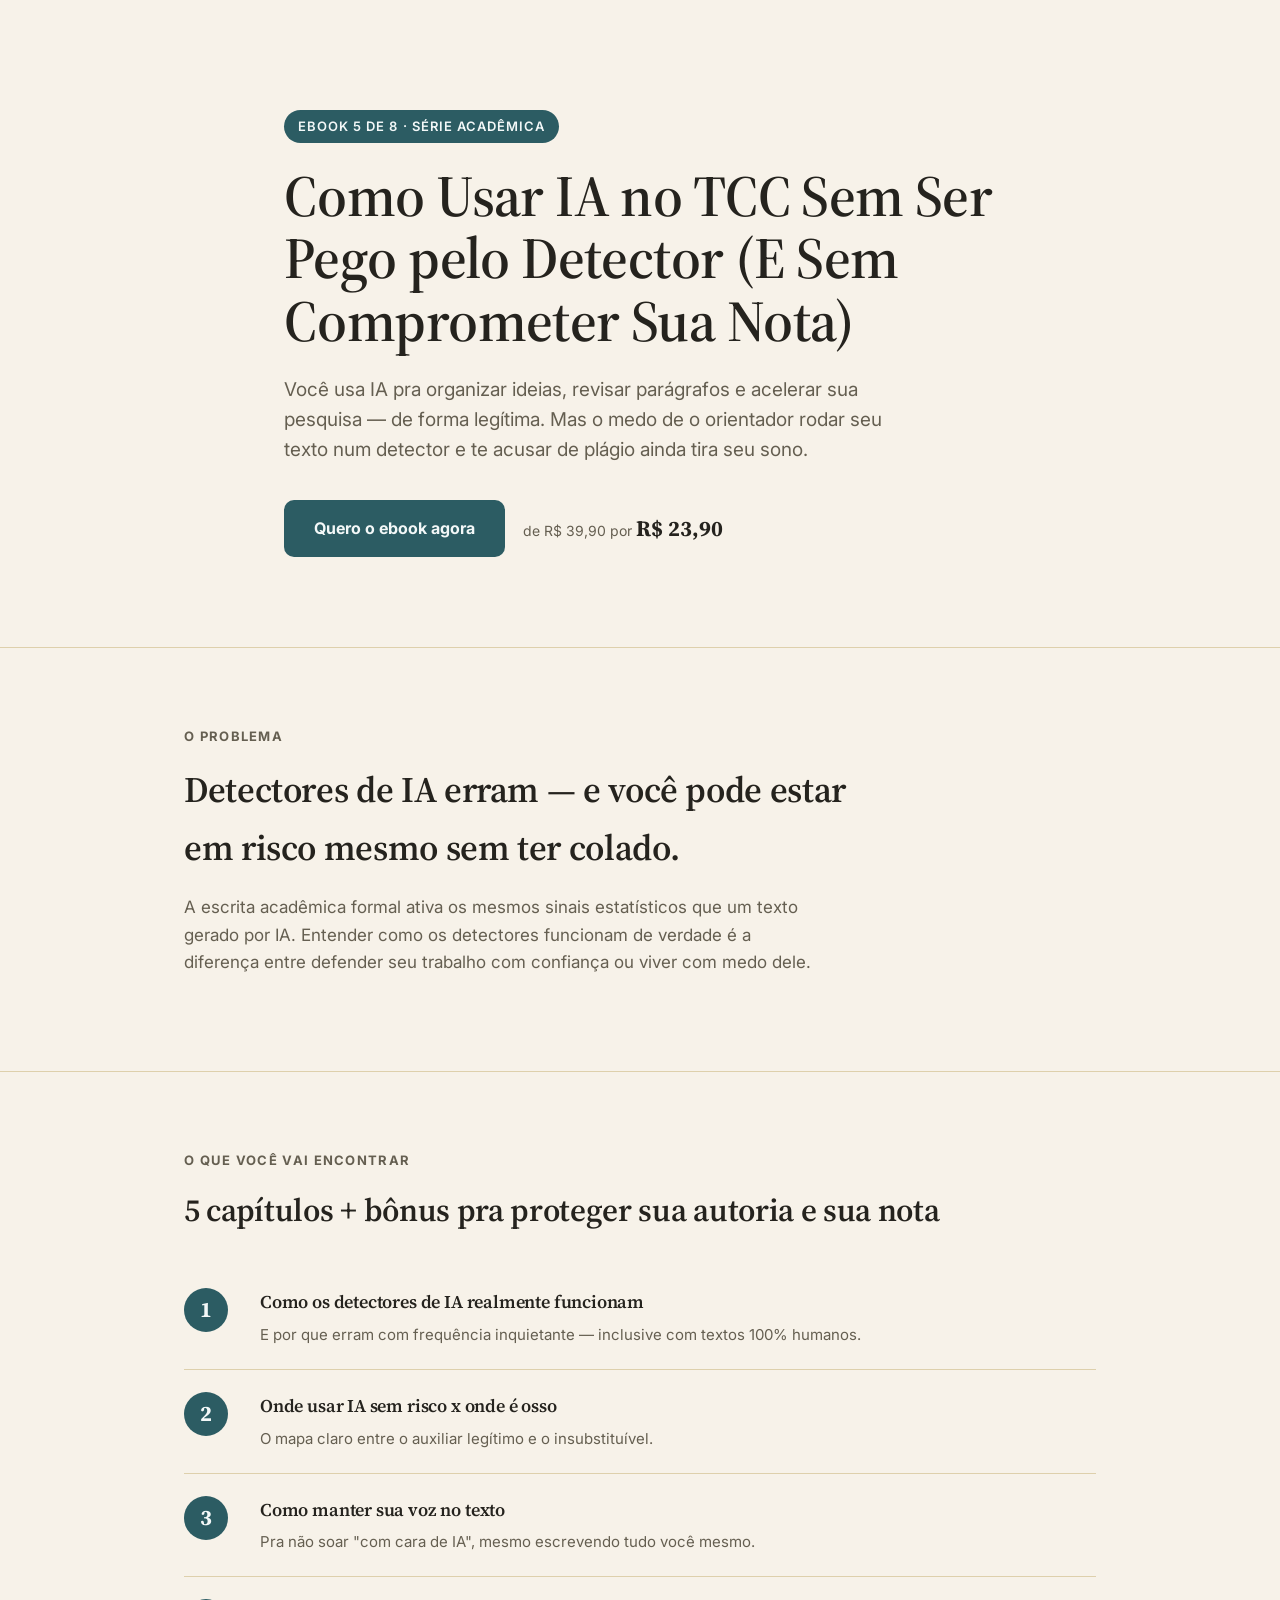
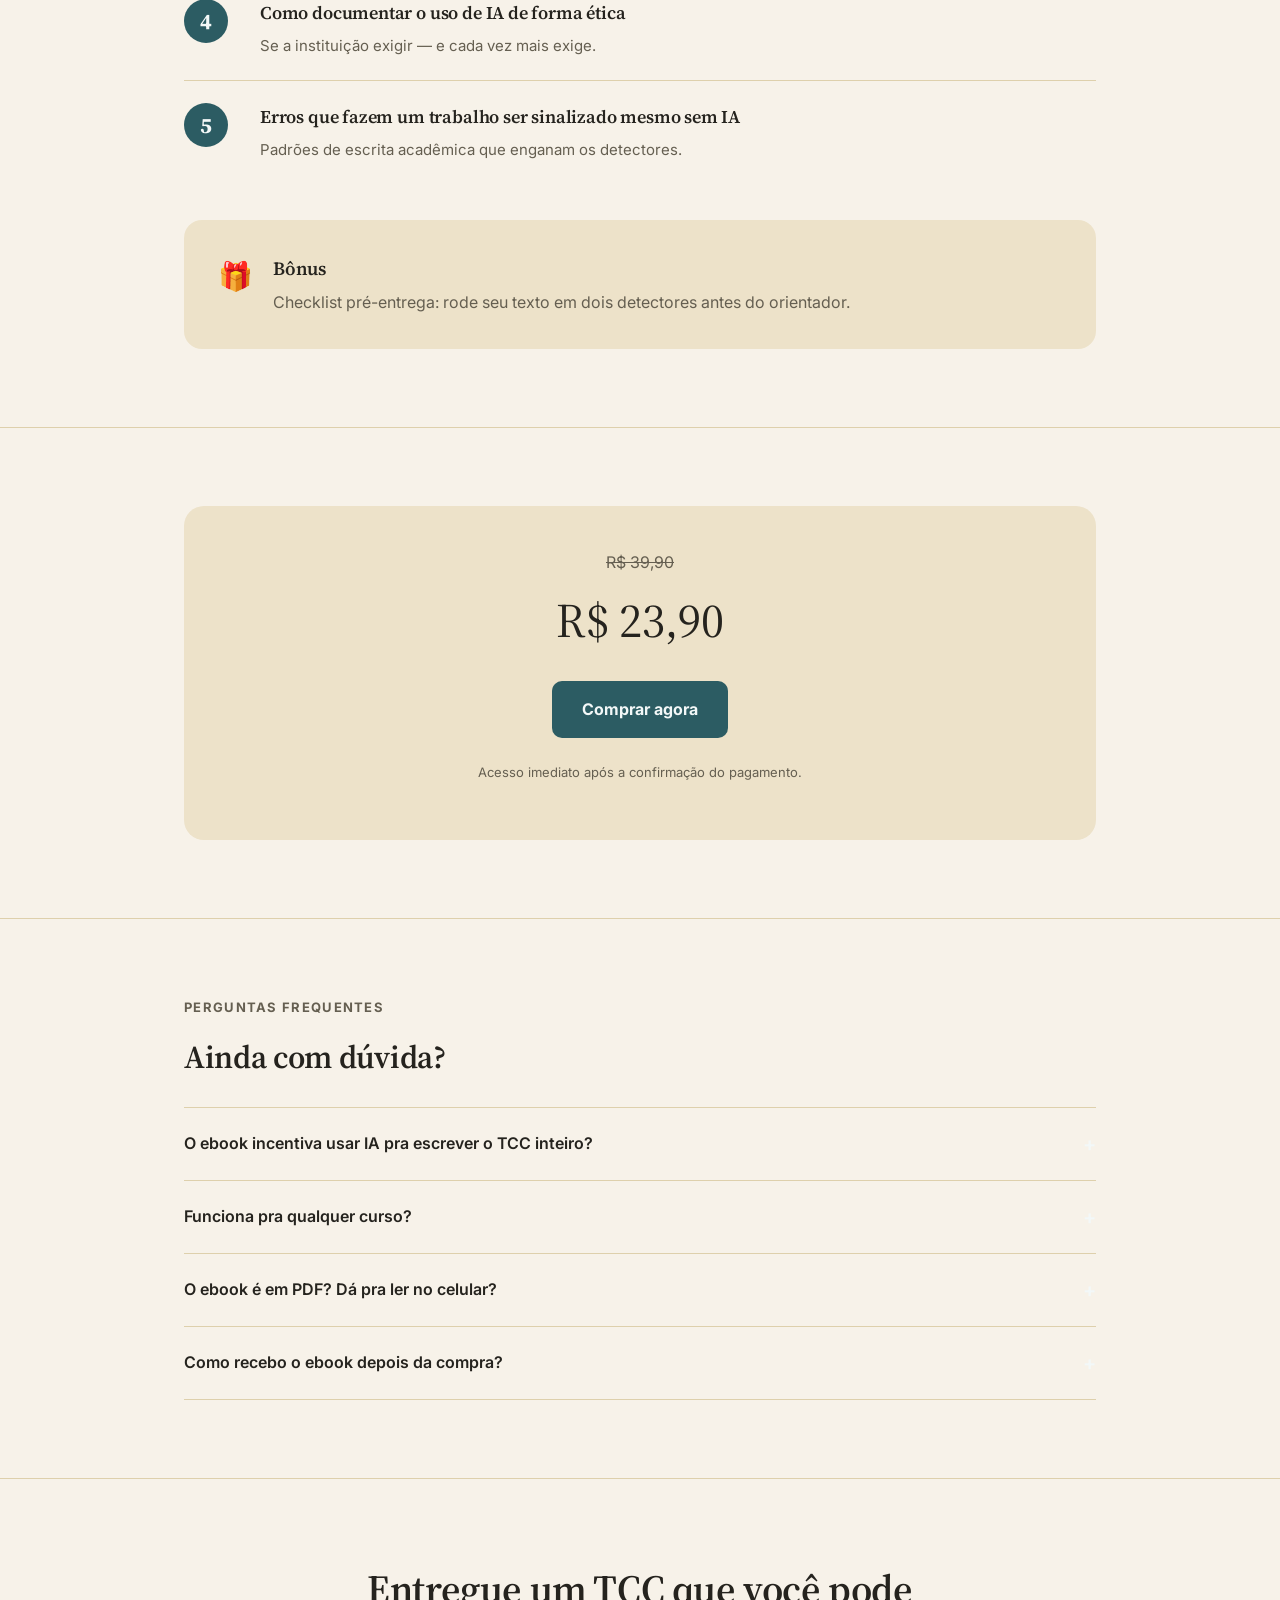
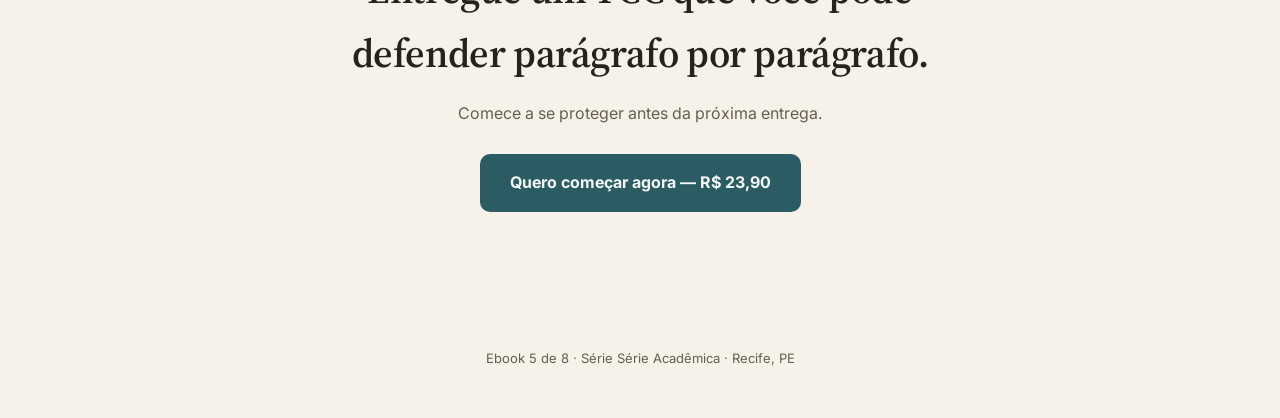
==== index.html @ 637d8974 "consertando bugs" ====
<!DOCTYPE html>
<html lang="pt-BR">

<head>
  <meta charset="UTF-8">
  <meta name="viewport" content="width=device-width, initial-scale=1.0">
  <title>Como Usar IA no TCC Sem Ser Pego pelo Detector (E Sem Comprometer Sua Nota) | Ebook 5 de 8</title>
  <meta name="description"
    content="Você usa IA pra organizar ideias, revisar parágrafos e acelerar sua pesquisa — de forma legítima. Mas o medo de o orientador rodar seu texto num detector e te acusar de plágio ainda tira seu sono.">
  <link rel="preconnect" href="https://fonts.googleapis.com">
  <link
    href="https://fonts.googleapis.com/css2?family=Source+Serif+4:opsz,wght@8..60,500;8..60,700&family=Inter:wght@400;500;600&display=swap"
    rel="stylesheet">

  <link rel="stylesheet" href="style.css">
  

</head>


<body>

  <header class="hero">
    <div class="wrap hero-inner">
      <span class="eyebrow">Ebook 5 de 8 &middot; Série Acadêmica</span>
      <h1>Como Usar IA no TCC Sem Ser Pego pelo Detector (E Sem Comprometer Sua Nota)</h1>
      <p class="lede">Você usa IA pra organizar ideias, revisar parágrafos e acelerar sua pesquisa — de forma legítima.
        Mas o medo de o orientador rodar seu texto num detector e te acusar de plágio ainda tira seu sono.</p>
      <div class="cta-row">
        <a class="btn" href="[LINK_KIWIFY_EBOOK_5]">Quero o ebook agora</a>
        <span class="price-tag">de <span class="old">R$ 39,90</span> por <b>R$ 23,90</b></span>
      </div>
    </div>
  </header>

  <section class="pain">
    <div class="wrap">
      <div class="section-label">O problema</div>
      <h2 class="reveal">Detectores de IA erram — e você pode estar em risco mesmo sem ter colado.</h2>
      <p class="reveal">A escrita acadêmica formal ativa os mesmos sinais estatísticos que um texto gerado por IA.
        Entender como os detectores funcionam de verdade é a diferença entre defender seu trabalho com confiança ou
        viver com medo dele.</p>
    </div>
  </section>

  <section class="structure">
    <div class="wrap">
      <div class="section-label">O que você vai encontrar</div>
      <h2 class="reveal" style="font-size:clamp(24px,3vw,32px); margin-bottom:30px;">5 capítulos + bônus pra proteger
        sua autoria e sua nota</h2>
      <div class="chapters">
        <div class="chapter reveal">
          <div class="num">1</div>
          <div>
            <h3>Como os detectores de IA realmente funcionam</h3>
            <p>E por que erram com frequência inquietante — inclusive com textos 100% humanos.</p>
          </div>
        </div>
        <div class="chapter reveal">
          <div class="num">2</div>
          <div>
            <h3>Onde usar IA sem risco x onde é osso</h3>
            <p>O mapa claro entre o auxiliar legítimo e o insubstituível.</p>
          </div>
        </div>
        <div class="chapter reveal">
          <div class="num">3</div>
          <div>
            <h3>Como manter sua voz no texto</h3>
            <p>Pra não soar "com cara de IA", mesmo escrevendo tudo você mesmo.</p>
          </div>
        </div>
        <div class="chapter reveal">
          <div class="num">4</div>
          <div>
            <h3>Como documentar o uso de IA de forma ética</h3>
            <p>Se a instituição exigir — e cada vez mais exige.</p>
          </div>
        </div>
        <div class="chapter reveal">
          <div class="num">5</div>
          <div>
            <h3>Erros que fazem um trabalho ser sinalizado mesmo sem IA</h3>
            <p>Padrões de escrita acadêmica que enganam os detectores.</p>
          </div>
        </div>
      </div>
      <div class="bonus reveal">
        <div class="badge">&#127873;</div>
        <div>
          <h3 style="margin-bottom:6px;">Bônus</h3>
          <p style="color:var(--ink-soft); margin:0;">Checklist pré-entrega: rode seu texto em dois detectores antes do
            orientador.</p>
        </div>
      </div>
    </div>
  </section>

  <section class="price">
    <div class="wrap">
      <div class="price-box reveal">
        <div class="old">R$ 39,90</div>
        <div class="new">R$ 23,90</div>
        <a class="btn" href="[LINK_KIWIFY_EBOOK_5]">Comprar agora</a>
        <p style="margin-top:16px; font-size:13px; color:var(--ink-soft);">Acesso imediato após a confirmação do
          pagamento.</p>
      </div>
    </div>
  </section>

  <section class="faq">
    <div class="wrap">
      <div class="section-label">Perguntas frequentes</div>
      <h2 class="reveal" style="font-size:clamp(24px,3vw,32px); margin-bottom:10px;">Ainda com dúvida?</h2>
      <div style="margin-top:24px;">
        <div class="faq-item">
          <div class="faq-q"><span>O ebook incentiva usar IA pra escrever o TCC inteiro?</span><span
              class="plus">+</span></div>
          <div class="faq-a">Não — o ebook é claro sobre o que é uso auxiliar legítimo e o que compromete sua autoria.
          </div>
        </div>
        <div class="faq-item">
          <div class="faq-q"><span>Funciona pra qualquer curso?</span><span class="plus">+</span></div>
          <div class="faq-a">Sim, os princípios de detecção, voz autoral e documentação ética valem pra qualquer área.
          </div>
        </div>
        <div class="faq-item">
          <div class="faq-q"><span>O ebook é em PDF? Dá pra ler no celular?</span><span class="plus">+</span></div>
          <div class="faq-a">Sim, é um PDF digital que abre em qualquer dispositivo.</div>
        </div>
        <div class="faq-item">
          <div class="faq-q"><span>Como recebo o ebook depois da compra?</span><span class="plus">+</span></div>
          <div class="faq-a">O acesso chega por e-mail assim que o pagamento é confirmado.</div>
        </div>
      </div>
    </div>
  </section>

  <section class="final-cta">
    <div class="wrap">
      <h2 class="reveal">Entregue um TCC que você pode defender parágrafo por parágrafo.</h2>
      <p class="reveal" style="color:var(--ink-soft); max-width:520px; margin:0 auto 28px;">Comece a se proteger antes
        da próxima entrega.</p>
      <a class="btn reveal" href="[LINK_KIWIFY_EBOOK_5]">Quero começar agora &mdash; R$ 23,90</a>
    </div>
  </section>

  <footer>
    Ebook 5 de 8 &middot; Série Série Acadêmica &middot; Recife, PE
  </footer>


</body>
<script src="script.js"></script>

</html>
---- style.css ----
:root {
      --bg: #F7F2E9;
      --bg2: #EFE6D2;
      --ink: #25231E;
      --ink-soft: #655F51;
      --accent: #2C5C63;
      --accent-ink: #F3F8F8;
      --card: #EDE2C9;
      --line: #DED0AC;
    }

    * {
      box-sizing: border-box
    }

    html {
      scroll-behavior: smooth
    }

    body {
      margin: 0;
      background: var(--bg);
      color: var(--ink);
      font-family: 'Inter', system-ui, sans-serif;
      line-height: 1.6;
      -webkit-font-smoothing: antialiased;
    }

    h1,
    h2,
    h3,
    .display {
      font-family: 'Source Serif 4', serif;
      font-weight: 600;
      letter-spacing: -0.01em;
      margin: 0;
    }

    .wrap {
      max-width: 960px;
      margin: 0 auto;
      padding: 0 24px;
    }

    .eyebrow {
      display: inline-flex;
      align-items: center;
      gap: 8px;
      font-size: 13px;
      letter-spacing: .08em;
      text-transform: uppercase;
      color: var(--accent-ink);
      background: var(--accent);
      padding: 6px 14px;
      border-radius: 999px;
      font-weight: 600;
    }

    header.hero {
      padding: 110px 0 90px;
      position: relative;
      overflow: hidden;
      background: var(--bg);
    }

    .hero-inner {
      max-width: 760px;
    }

    .hero h1 {
      font-size: clamp(34px, 5vw, 58px);
      line-height: 1.08;
      margin: 22px 0 22px;
    }

    .hero p.lede {
      font-size: 19px;
      color: var(--ink-soft);
      max-width: 640px;
      margin: 0 0 34px;
    }

    .cta-row {
      display: flex;
      flex-wrap: wrap;
      align-items: center;
      gap: 18px;
    }

    .btn {
      position: relative;
      overflow: hidden;
      display: inline-block;
      border: none;
      cursor: pointer;
      background: var(--accent);
      color: var(--accent-ink);
      font-weight: 700;
      font-size: 16px;
      padding: 16px 30px;
      border-radius: 10px;
      text-decoration: none;
      transition: transform .2s ease, box-shadow .2s ease;
    }

    .btn:hover {
      transform: translateY(-2px);
      box-shadow: 0 10px 24px -8px rgba(0, 0, 0, .35);
    }

    .btn:active {
      transform: translateY(0px) scale(.98);
    }

    .btn .ripple {
      position: absolute;
      border-radius: 50%;
      background: rgba(255, 255, 255, .5);
      transform: scale(0);
      animation: ripple .55s linear;
      pointer-events: none;
    }

    @keyframes ripple {
      to {
        transform: scale(3);
        opacity: 0;
      }
    }

    .price-tag {
      font-size: 14px;
      color: var(--ink-soft);
    }

    .price-tag b {
      font-size: 22px;
      color: var(--ink);
      font-family: 'Source Serif 4', serif;
    }

    section {
      padding: 78px 0;
      border-top: 1px solid var(--line);
    }

    .section-label {
      font-size: 13px;
      text-transform: uppercase;
      letter-spacing: .1em;
      color: var(--ink-soft);
      font-weight: 700;
      margin-bottom: 14px;
    }

    .pain h2 {
      font-size: clamp(26px, 3.4vw, 36px);
      max-width: 680px;
      margin-bottom: 18px;
    }

    .pain p {
      color: var(--ink-soft);
      font-size: 17px;
      max-width: 640px;
    }

    .chapters {
      display: grid;
      grid-template-columns: 1fr;
      gap: 0;
    }

    .chapter {
      display: grid;
      grid-template-columns: 56px 1fr;
      gap: 20px;
      padding: 22px 0;
      border-top: 1px solid var(--line);
      opacity: 0;
      transform: translateY(18px);
      transition: opacity .6s ease, transform .6s ease;
    }

    .chapter:first-child {
      border-top: none;
    }

    .chapter.in-view {
      opacity: 1;
      transform: translateY(0);
    }

    .chapter .num {
      font-family: 'Source Serif 4', serif;
      font-size: 22px;
      color: var(--accent-ink);
      background: var(--accent);
      width: 44px;
      height: 44px;
      border-radius: 50%;
      display: flex;
      align-items: center;
      justify-content: center;
      font-weight: 700;
    }

    .chapter h3 {
      font-size: 18px;
      margin-bottom: 6px;
    }

    .chapter p {
      color: var(--ink-soft);
      font-size: 15px;
      margin: 0;
    }

    .bonus {
      background: var(--card);
      border-radius: 18px;
      padding: 34px;
      margin-top: 36px;
      display: flex;
      gap: 20px;
      align-items: flex-start;
    }

    .bonus .badge {
      font-size: 28px;
    }

    .reveal {
      opacity: 0;
      transform: translateY(24px);
      transition: opacity .7s ease, transform .7s ease;
    }

    .reveal.in-view {
      opacity: 1;
      transform: translateY(0);
    }

    .price-box {
      background: var(--card);
      border-radius: 20px;
      padding: 44px;
      text-align: center;
    }

    .price-box .old {
      text-decoration: line-through;
      color: var(--ink-soft);
      font-size: 16px;
    }

    .price-box .new {
      font-family: 'Source Serif 4', serif;
      font-size: 48px;
      margin: 6px 0 22px;
    }

    .faq-item {
      border-top: 1px solid var(--line);
      padding: 20px 0;
    }

    .faq-item:last-child {
      border-bottom: 1px solid var(--line);
    }

    .faq-q {
      display: flex;
      justify-content: space-between;
      align-items: center;
      cursor: pointer;
      font-weight: 600;
      font-size: 16px;
      gap: 16px;
    }

    .faq-q .plus {
      transition: transform .3s ease;
      font-size: 20px;
      color: var(--accent-ink);
      flex-shrink: 0;
    }

    .faq-item.open .plus {
      transform: rotate(45deg);
    }

    .faq-a {
      max-height: 0;
      overflow: hidden;
      transition: max-height .35s ease, opacity .35s ease, margin-top .35s ease;
      opacity: 0;
      color: var(--ink-soft);
      font-size: 15px;
    }

    .faq-item.open .faq-a {
      max-height: 220px;
      opacity: 1;
      margin-top: 12px;
    }

    footer {
      padding: 50px 0;
      text-align: center;
      color: var(--ink-soft);
      font-size: 13px;
    }

    .final-cta {
      text-align: center;
    }

    .final-cta h2 {
      font-size: clamp(26px, 3.6vw, 40px);
      max-width: 600px;
      margin: 0 auto 16px;
    }

    @media(max-width:640px) {
      header.hero {
        padding: 80px 0 60px
      }

      section {
        padding: 56px 0
      }
    }
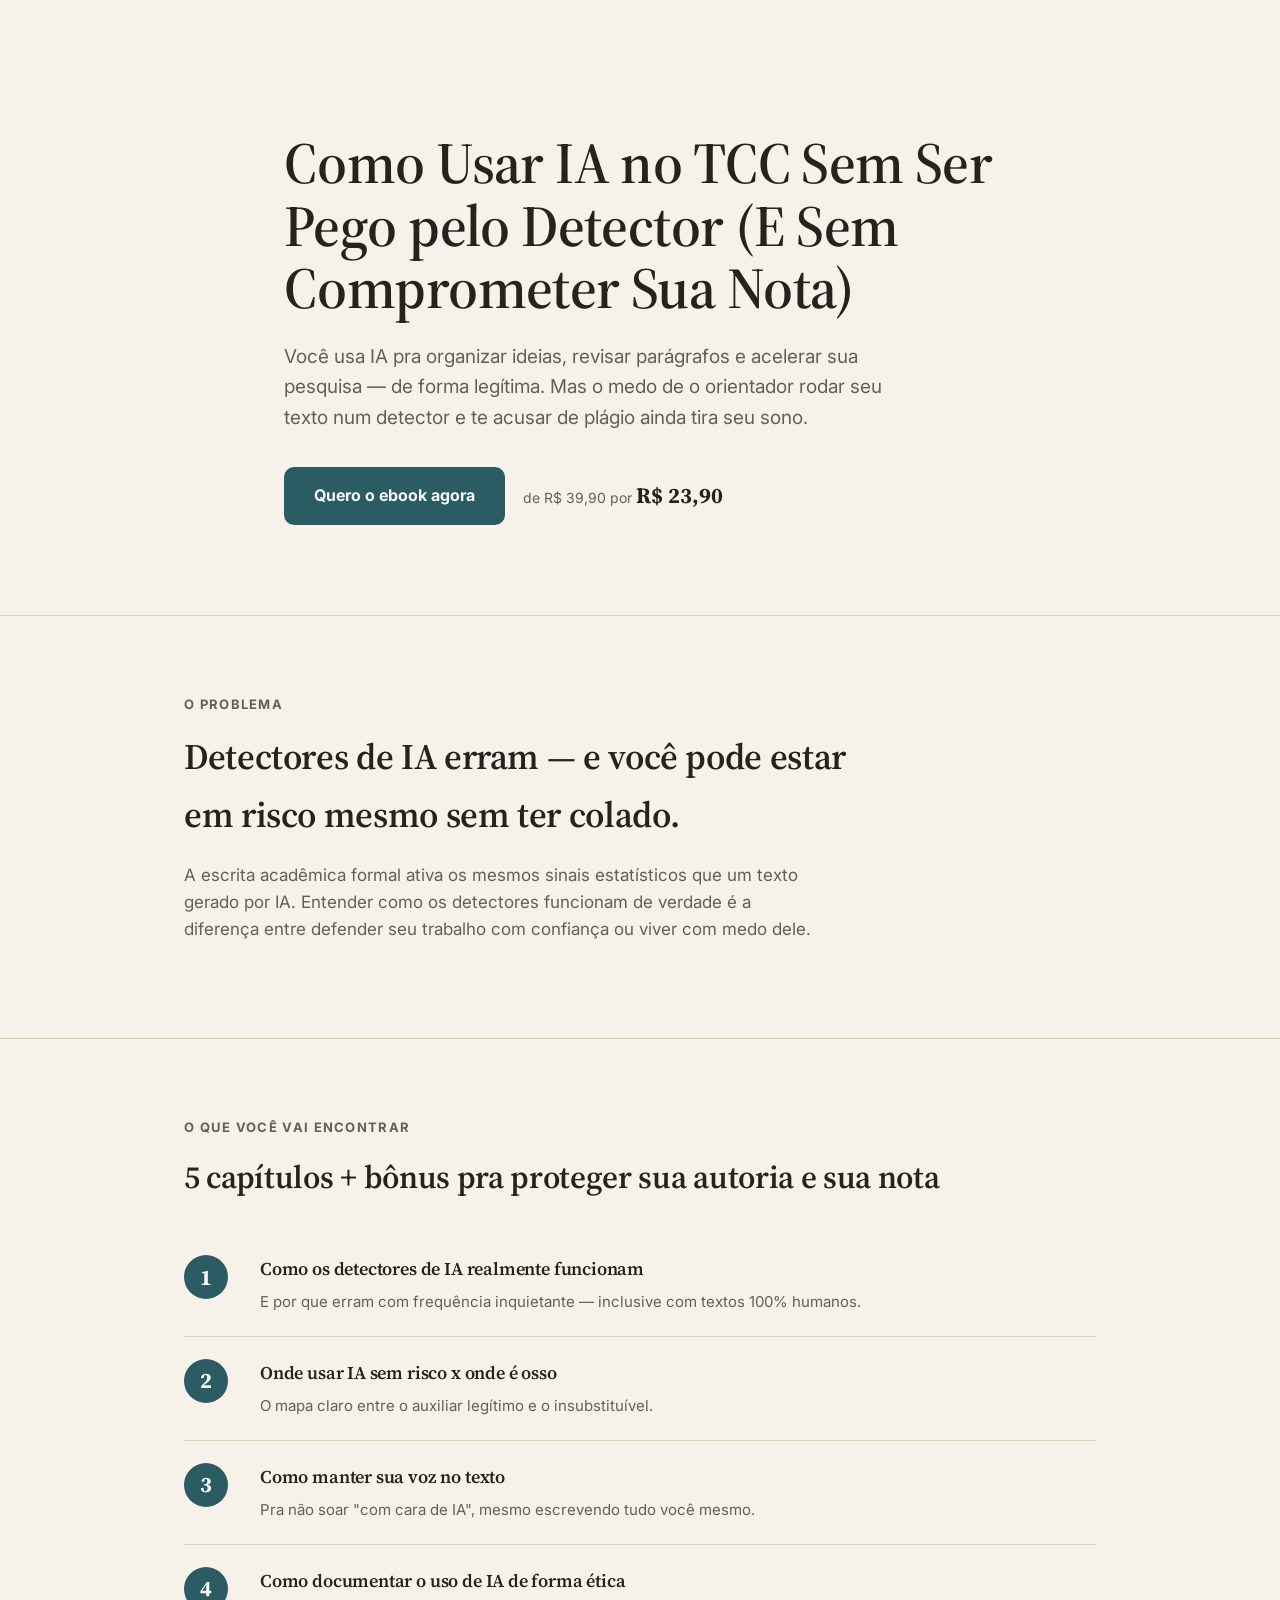
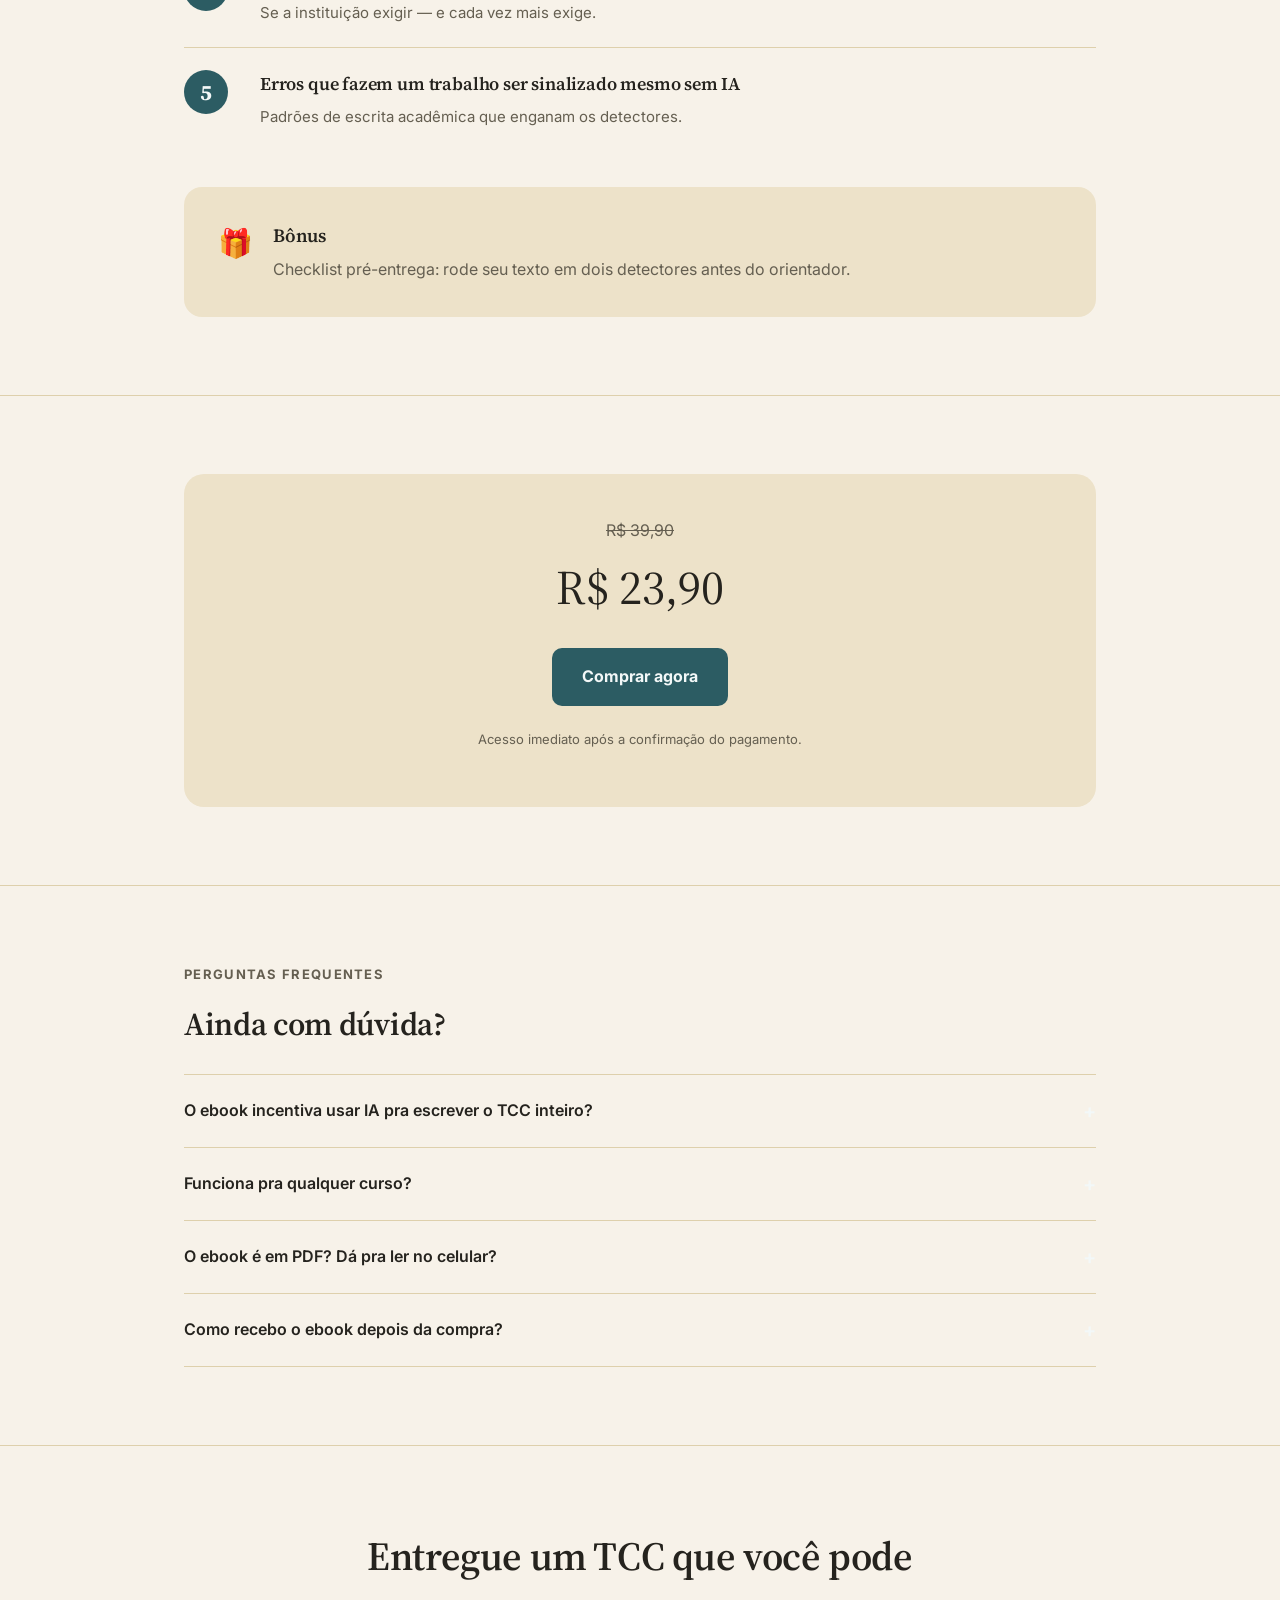
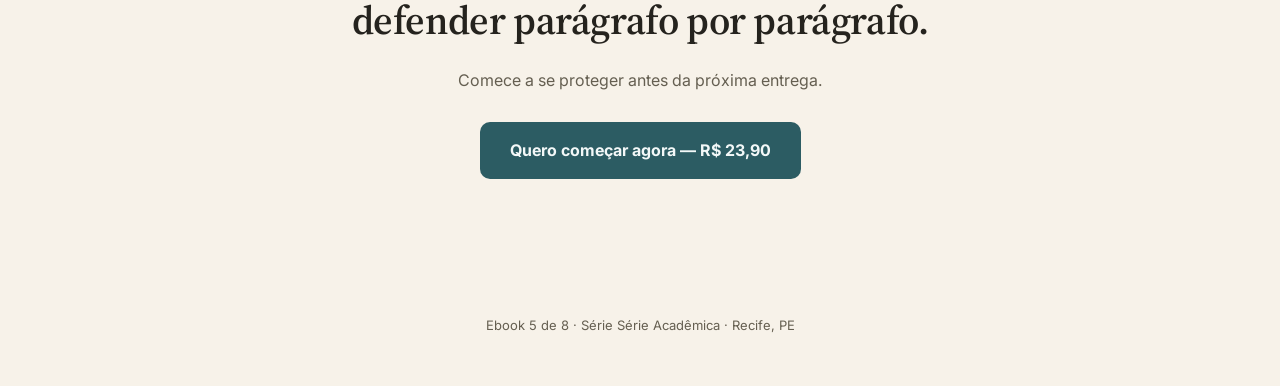
==== commit 988b63e2: "configurando os botoes" ====
--- a/index.html
+++ b/index.html
@@ -13,7 +13,7 @@
     rel="stylesheet">
 
   <link rel="stylesheet" href="style.css">
-  
+
 
 </head>
 
@@ -22,12 +22,12 @@
 
   <header class="hero">
     <div class="wrap hero-inner">
-      <span class="eyebrow">Ebook 5 de 8 &middot; Série Acadêmica</span>
+      
       <h1>Como Usar IA no TCC Sem Ser Pego pelo Detector (E Sem Comprometer Sua Nota)</h1>
       <p class="lede">Você usa IA pra organizar ideias, revisar parágrafos e acelerar sua pesquisa — de forma legítima.
         Mas o medo de o orientador rodar seu texto num detector e te acusar de plágio ainda tira seu sono.</p>
       <div class="cta-row">
-        <a class="btn" href="[LINK_KIWIFY_EBOOK_5]">Quero o ebook agora</a>
+        <a class="btn" href="https://pay.kiwify.com.br/jtey1J0">Quero o ebook agora</a>
         <span class="price-tag">de <span class="old">R$ 39,90</span> por <b>R$ 23,90</b></span>
       </div>
     </div>
@@ -101,7 +101,7 @@
       <div class="price-box reveal">
         <div class="old">R$ 39,90</div>
         <div class="new">R$ 23,90</div>
-        <a class="btn" href="[LINK_KIWIFY_EBOOK_5]">Comprar agora</a>
+        <a class="btn" href="https://pay.kiwify.com.br/jtey1J0">Comprar agora</a>
         <p style="margin-top:16px; font-size:13px; color:var(--ink-soft);">Acesso imediato após a confirmação do
           pagamento.</p>
       </div>
@@ -141,7 +141,7 @@
       <h2 class="reveal">Entregue um TCC que você pode defender parágrafo por parágrafo.</h2>
       <p class="reveal" style="color:var(--ink-soft); max-width:520px; margin:0 auto 28px;">Comece a se proteger antes
         da próxima entrega.</p>
-      <a class="btn reveal" href="[LINK_KIWIFY_EBOOK_5]">Quero começar agora &mdash; R$ 23,90</a>
+      <a class="btn reveal" href="https://pay.kiwify.com.br/jtey1J0">Quero começar agora &mdash; R$ 23,90</a>
     </div>
   </section>
 
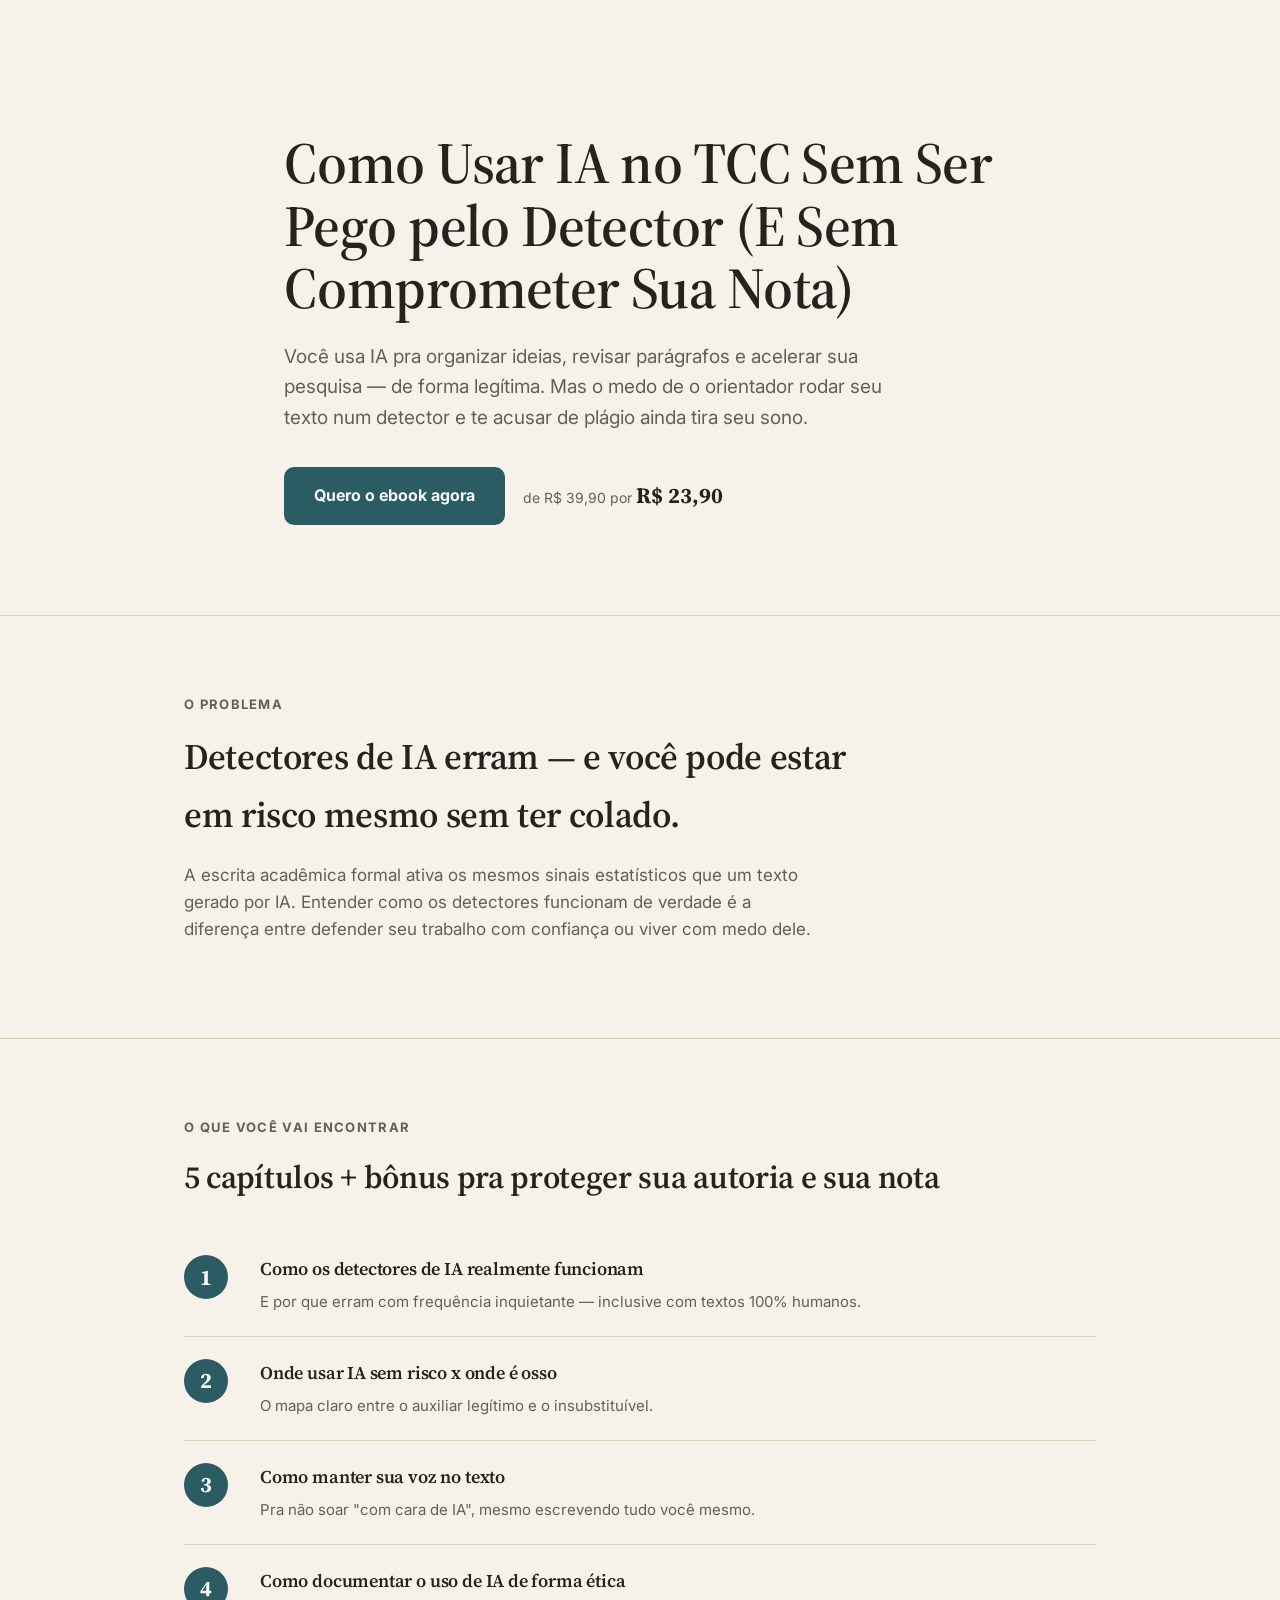
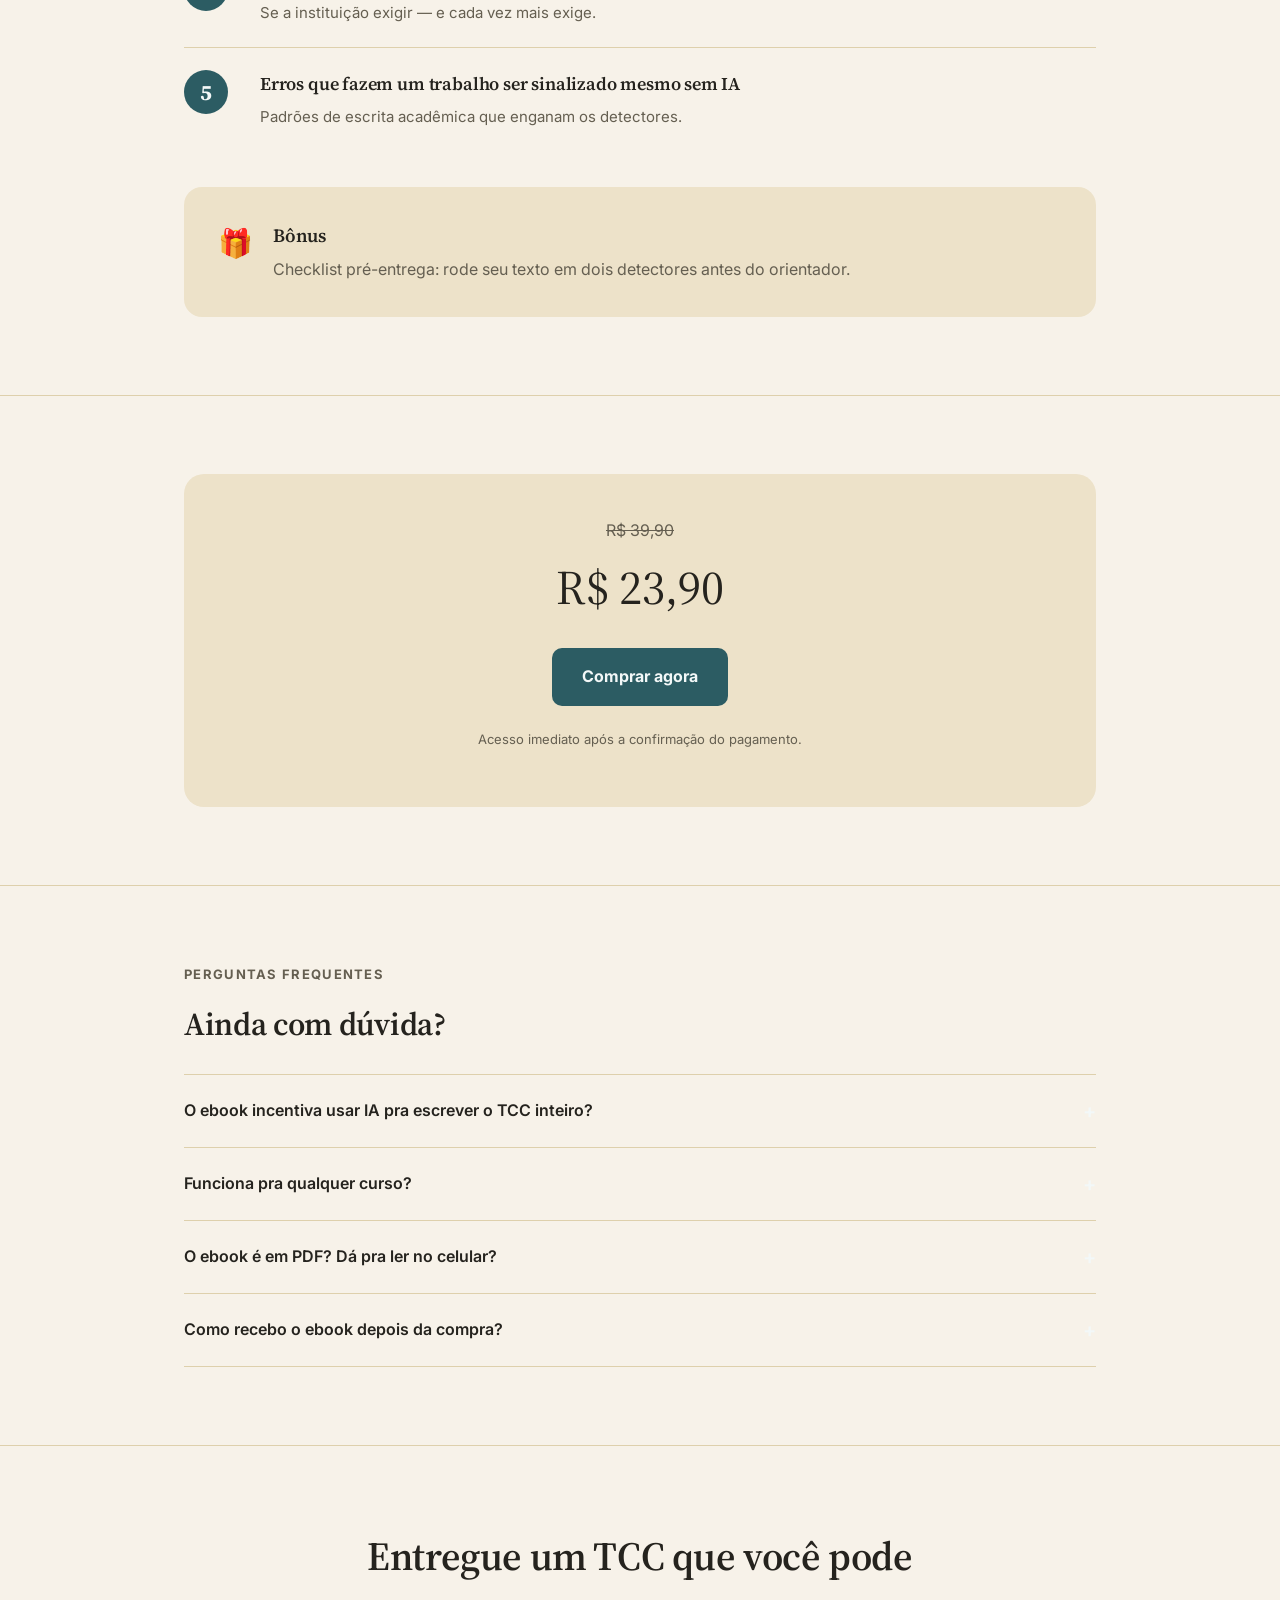
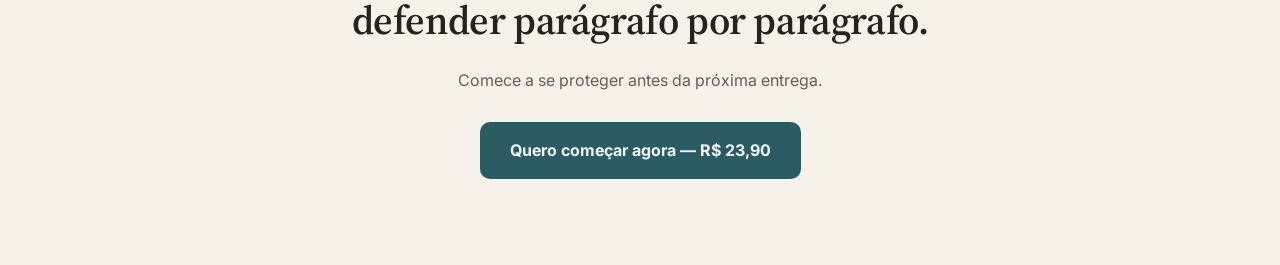
==== commit 83e57fc4: "tirando o footer" ====
--- a/index.html
+++ b/index.html
@@ -145,9 +145,7 @@
     </div>
   </section>
 
-  <footer>
-    Ebook 5 de 8 &middot; Série Série Acadêmica &middot; Recife, PE
-  </footer>
+
 
 
 </body>
